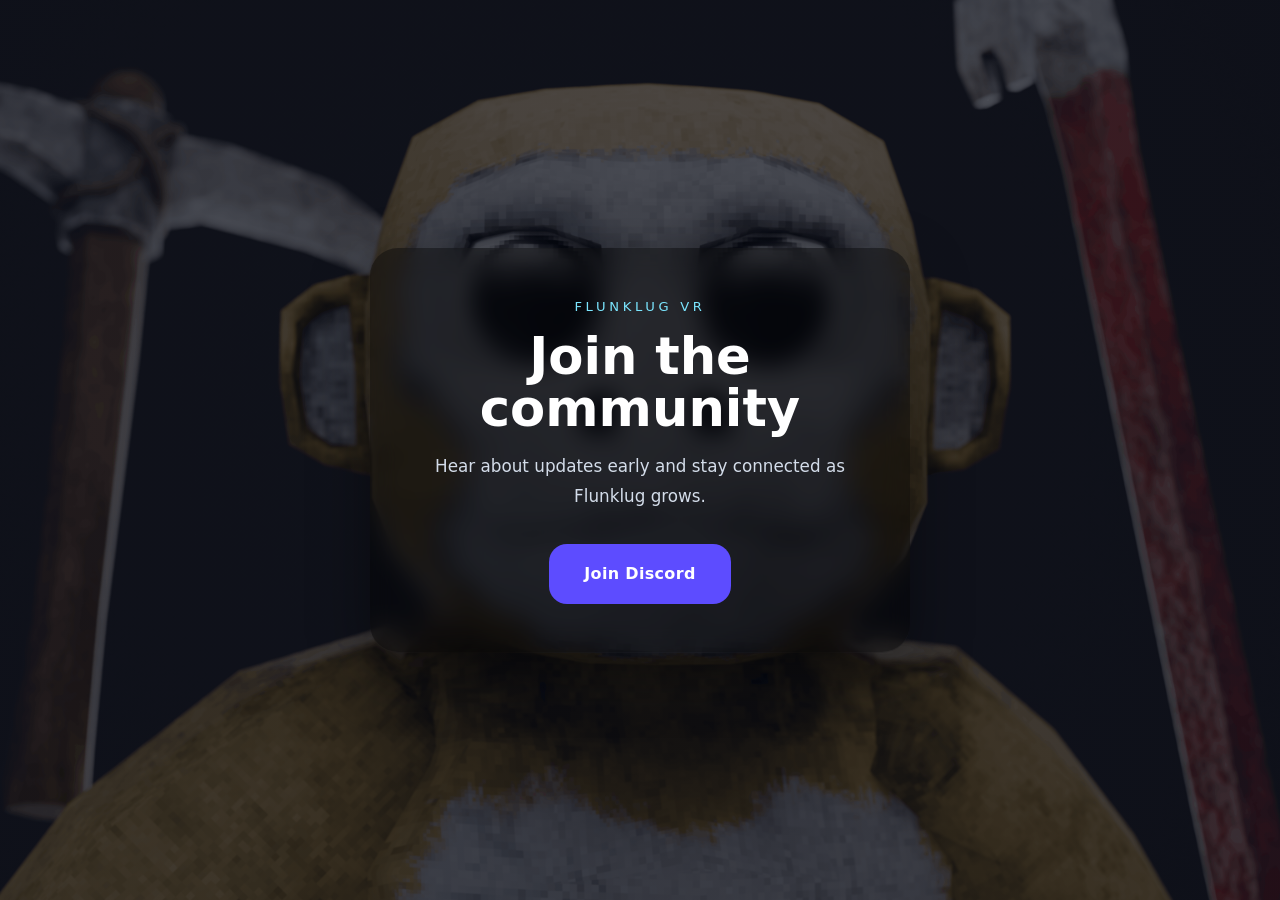
==== index.html @ 3faa3377 "Site" ====
<!DOCTYPE html>
<html lang="en">
  <head>
    <meta charset="UTF-8" />
    <meta name="viewport" content="width=device-width, initial-scale=1.0" />
    <title>Flunklug</title>
    <link rel="stylesheet" href="styles.css" />
  </head>
  <body>
    <div class="page">
      <div class="content">
        <span class="eyebrow">Flunklug VR</span>
        <h1>Join the community</h1>
        <p>Hear about updates early and stay connected as Flunklug grows.</p>
        <a class="button" href="https://discord.gg/vJ4qatTG2x" target="_blank" rel="noopener noreferrer">Join Discord</a>
      </div>
    </div>
  </body>
</html>
---- styles.css ----
* {
  box-sizing: border-box;
}

html,
body {
  margin: 0;
  min-height: 100%;
  font-family: Inter, system-ui, -apple-system, BlinkMacSystemFont, "Segoe UI", sans-serif;
}

body {
  color: #ffffff;
  background: #080a12;
}

.page {
  min-height: 100vh;
  display: grid;
  place-items: center;
  padding: 2rem;
  background-image: linear-gradient(rgba(6, 10, 22, 0.68), rgba(6, 10, 22, 0.68)), url('Flunklug.png');
  background-size: cover;
  background-position: center;
}

.content {
  max-width: 540px;
  width: 100%;
  text-align: center;
  padding: 3rem 2rem;
  border-radius: 28px;
  background: rgba(0, 0, 0, 0.42);
  box-shadow: 0 20px 60px rgba(0, 0, 0, 0.4);
  backdrop-filter: blur(12px);
}

.eyebrow {
  display: inline-block;
  margin-bottom: 1rem;
  text-transform: uppercase;
  letter-spacing: 0.28em;
  font-size: 0.82rem;
  color: #7be6ff;
}

h1 {
  margin: 0 0 1rem;
  font-size: clamp(2.4rem, 4vw, 4.2rem);
  line-height: 1.03;
}

p {
  margin: 0 0 2rem;
  font-size: 1.05rem;
  color: #d3dce9;
  line-height: 1.8;
}

.button {
  display: inline-flex;
  align-items: center;
  justify-content: center;
  padding: 1.3rem 2.2rem;
  border-radius: 18px;
  background: #5d4cff;
  color: #fff;
  text-decoration: none;
  font-size: 1rem;
  font-weight: 800;
  letter-spacing: 0.02em;
  transition: transform 0.25s ease, box-shadow 0.25s ease;
}

.button:hover {
  transform: translateY(-2px);
  box-shadow: 0 18px 28px rgba(93, 76, 255, 0.35);
}

@media (max-width: 520px) {
  .content {
    padding: 2rem 1.5rem;
  }
}
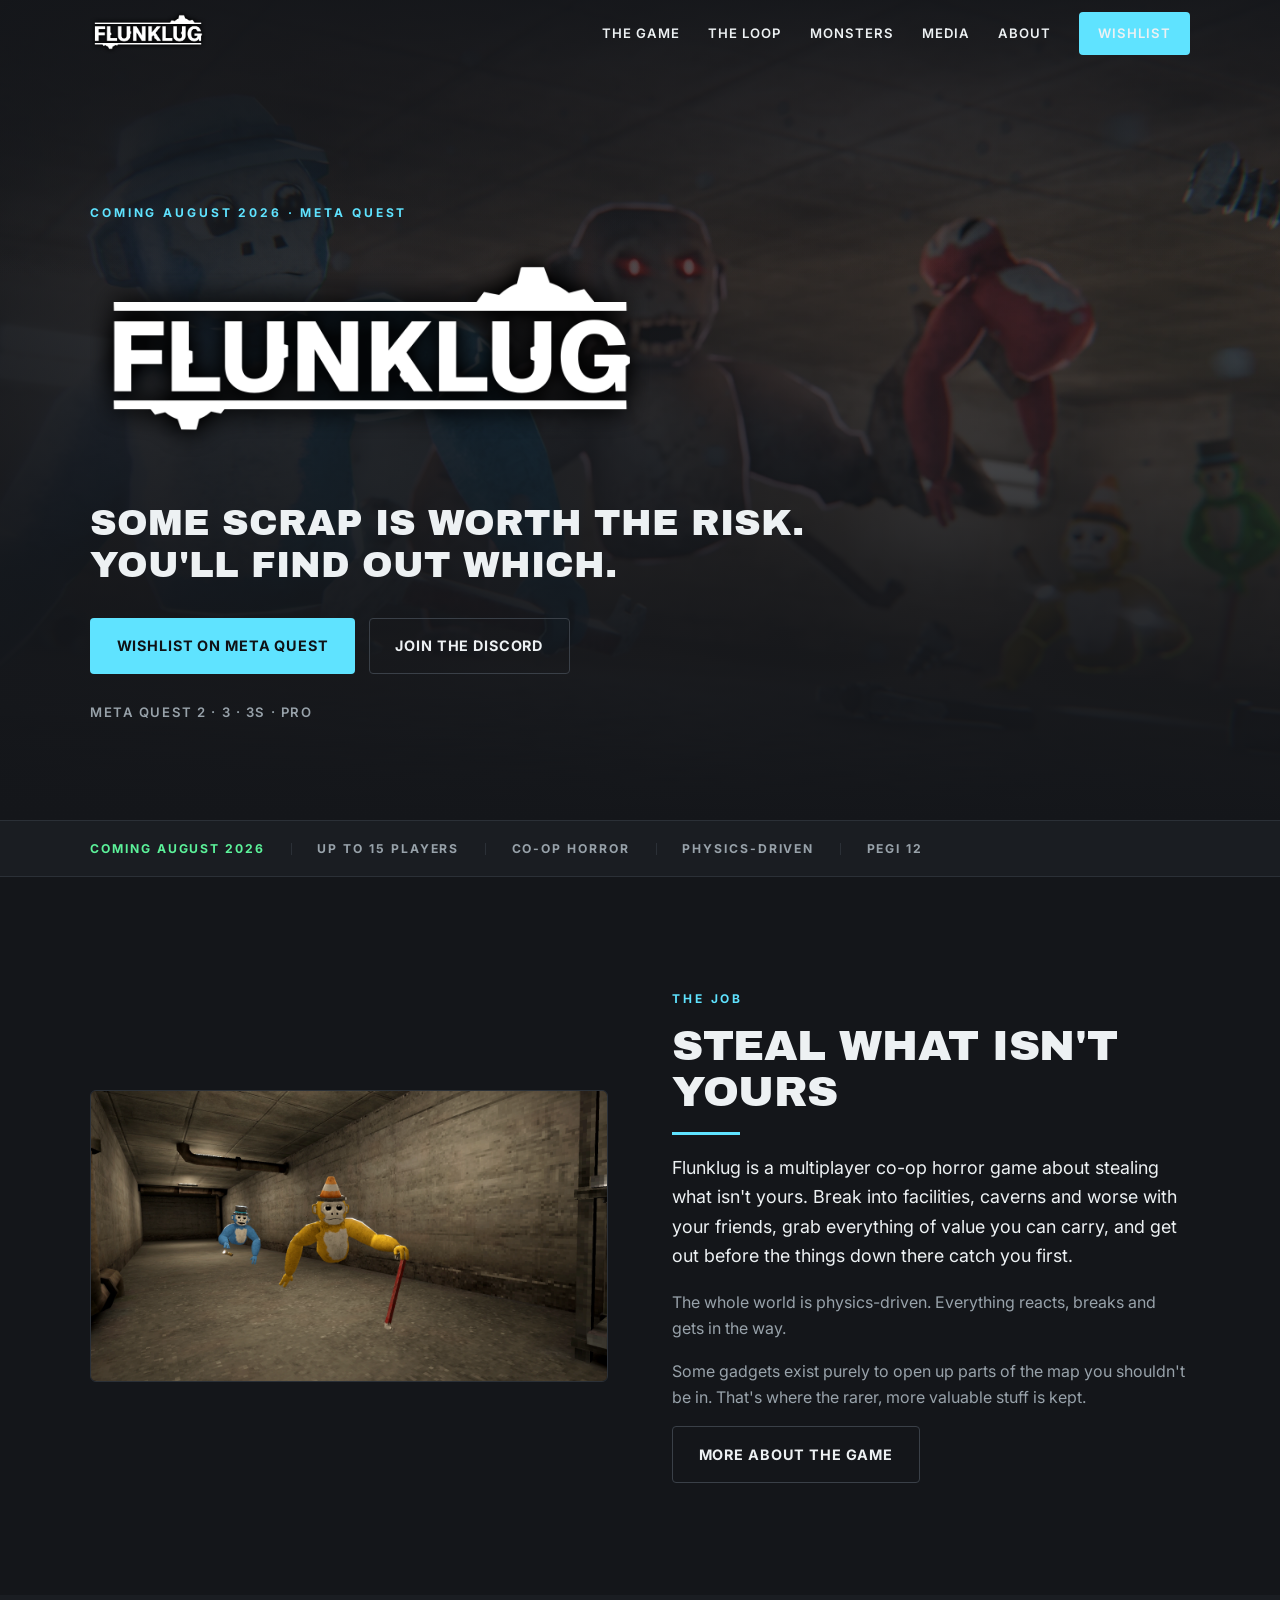
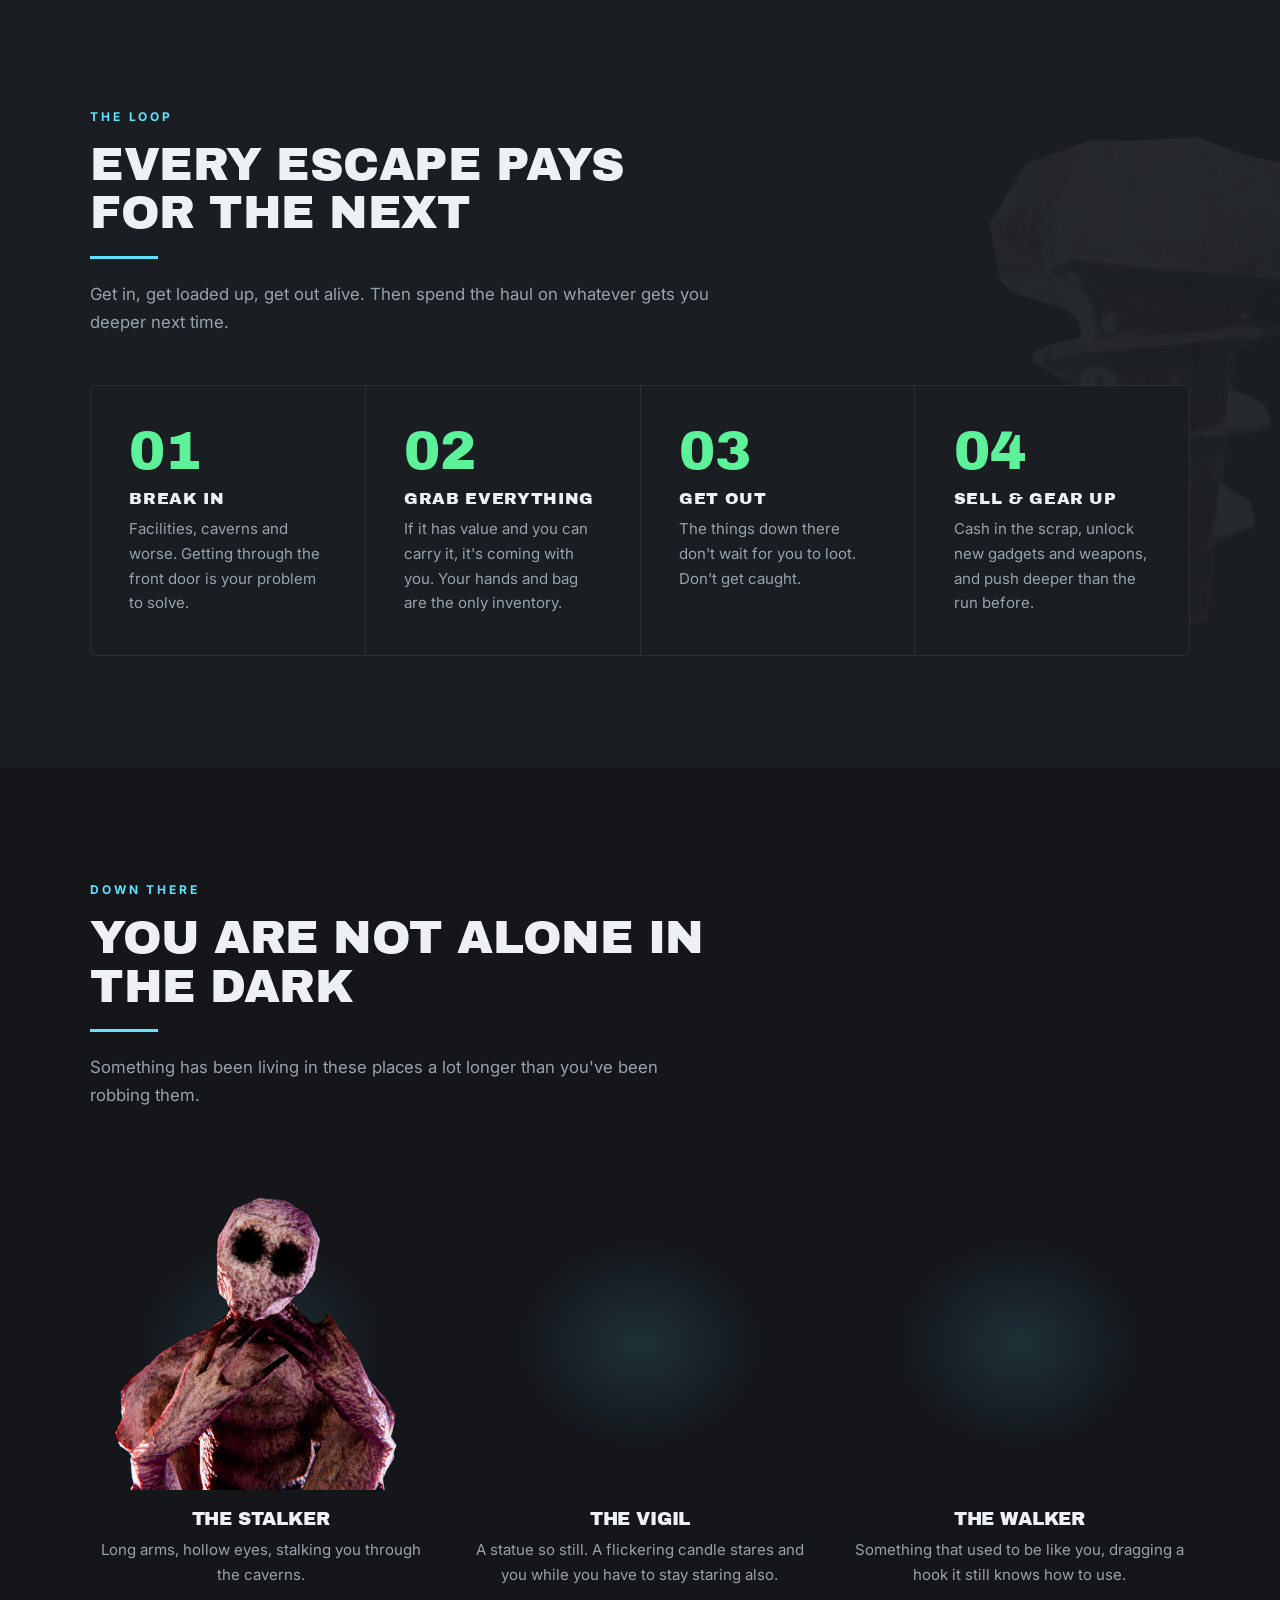
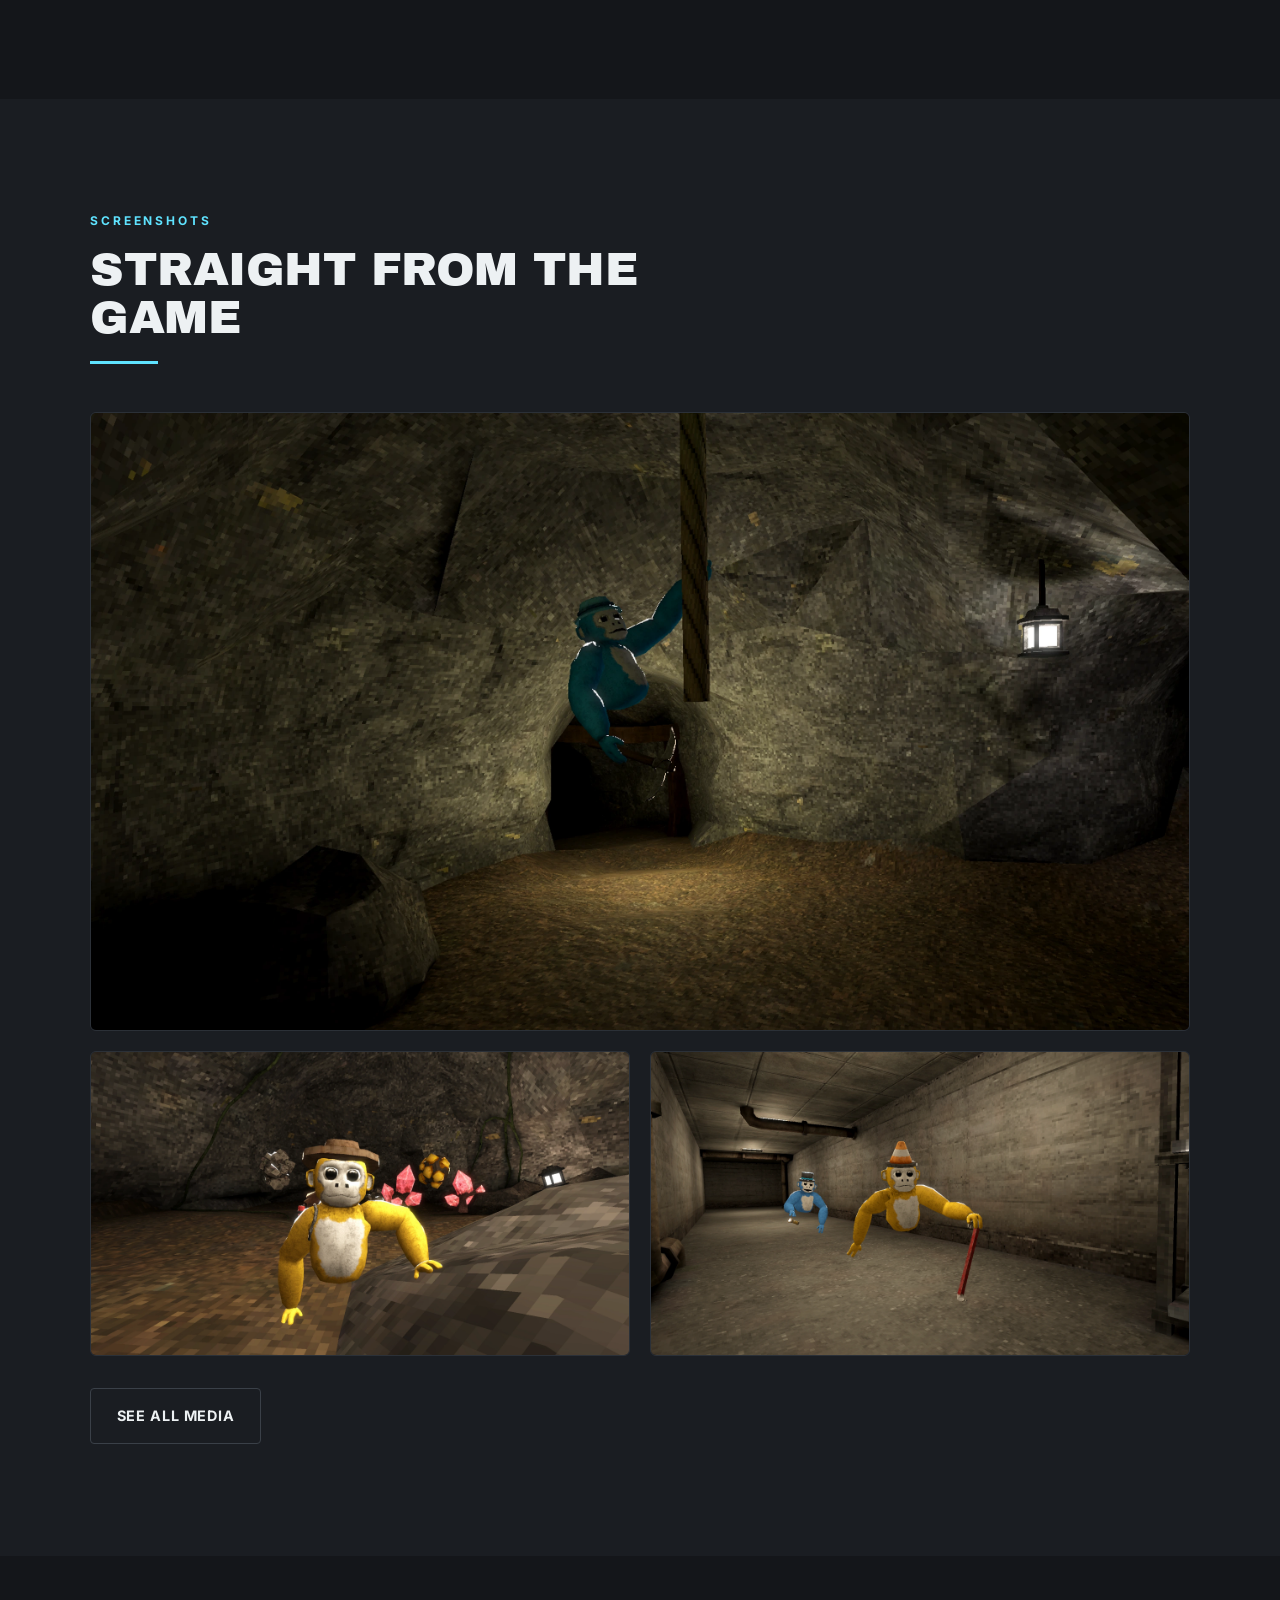
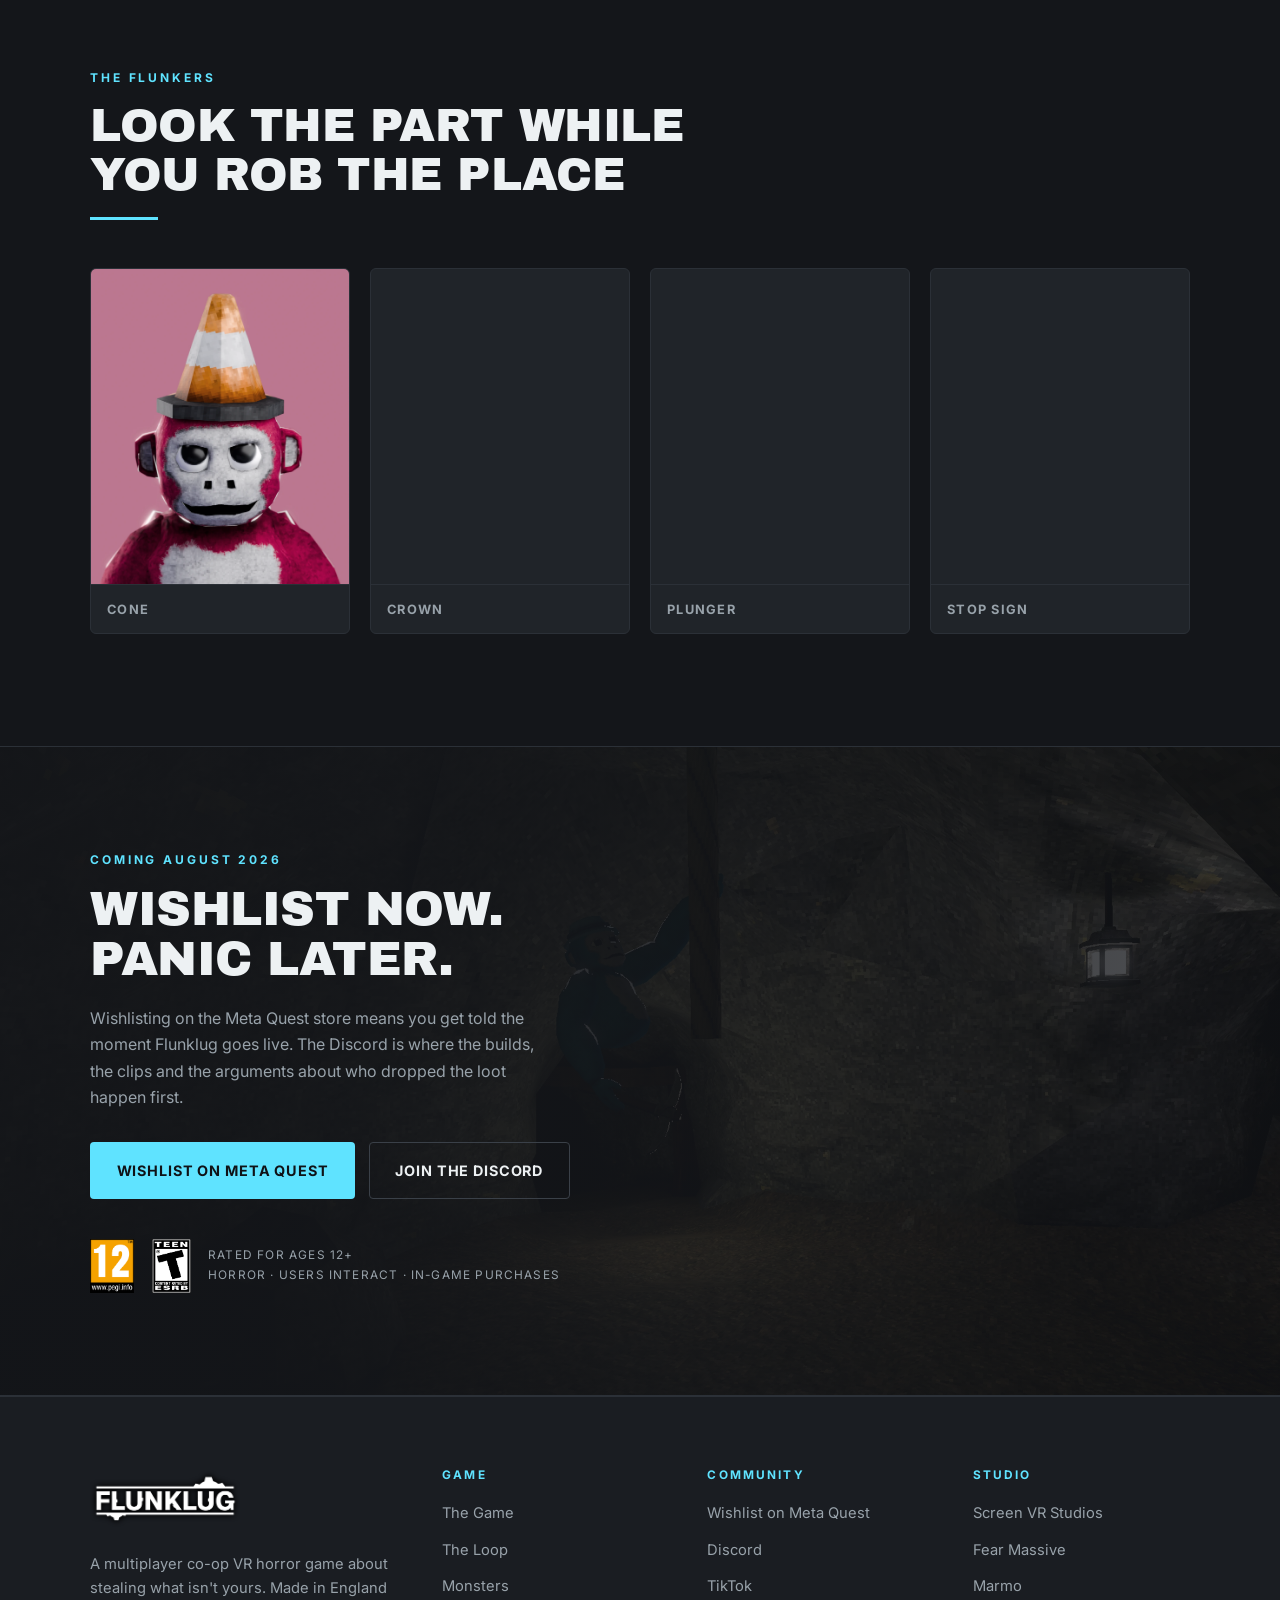
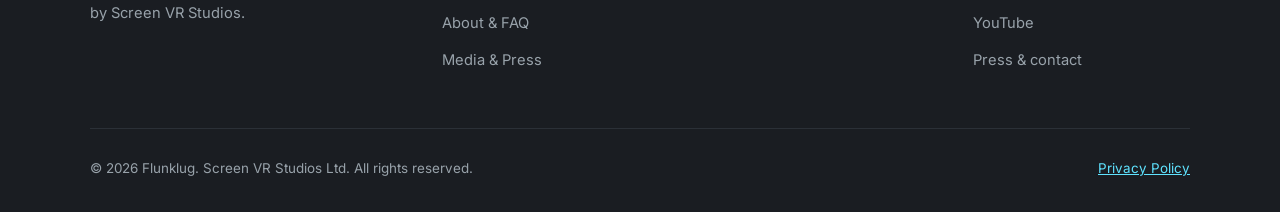
==== commit e45c2c0d: "New Site" ====
--- a/index.html
+++ b/index.html
@@ -1,19 +1,380 @@
 <!DOCTYPE html>
 <html lang="en">
-  <head>
-    <meta charset="UTF-8" />
-    <meta name="viewport" content="width=device-width, initial-scale=1.0" />
-    <title>Flunklug</title>
-    <link rel="stylesheet" href="styles.css" />
-  </head>
-  <body>
-    <div class="page">
-      <div class="content">
-        <span class="eyebrow">Flunklug VR</span>
-        <h1>Join the community</h1>
-        <p>Hear about updates early and stay connected as Flunklug grows.</p>
-        <a class="button" href="https://discord.gg/vJ4qatTG2x" target="_blank" rel="noopener noreferrer">Join Discord</a>
-      </div>
-    </div>
-  </body>
+<head>
+<meta charset="UTF-8">
+<meta name="viewport" content="width=device-width, initial-scale=1.0">
+
+<title>Flunklug - Multiplayer Co-op VR Horror Heist Game for Meta Quest</title>
+<meta name="description" content="Flunklug is a multiplayer co-op horror game about stealing what isn't yours. Break into facilities and caverns with up to 15 friends, grab everything you can carry, and get out before the things down there catch you. Coming August 2026 to Meta Quest.">
+<link rel="canonical" href="https://flunklug.com/">
+
+<meta property="og:type" content="website">
+<meta property="og:site_name" content="Flunklug">
+<meta property="og:locale" content="en_GB">
+<meta property="og:url" content="https://flunklug.com/">
+<meta property="og:title" content="Flunklug - Multiplayer Co-op VR Horror Heist Game">
+<meta property="og:description" content="Some scrap is worth the risk. Break in, grab everything of value you can carry, and get out before the things down there catch you first. Coming August 2026 to Meta Quest.">
+<meta property="og:image" content="https://flunklug.com/images/CoverArtWithLogo16by9.webp">
+<meta property="og:image:width" content="2560">
+<meta property="og:image:height" content="1440">
+<meta property="og:image:alt" content="Flunklug key art - a red-eyed monster lunging at players inside a concrete bunker.">
+<meta name="twitter:card" content="summary_large_image">
+<meta name="twitter:title" content="Flunklug - Multiplayer Co-op VR Horror Heist Game">
+<meta name="twitter:description" content="Some scrap is worth the risk. Coming August 2026 to Meta Quest.">
+<meta name="twitter:image" content="https://flunklug.com/images/CoverArtWithLogo16by9.webp">
+
+<link rel="icon" href="/favicon.ico" sizes="any">
+<link rel="icon" type="image/png" href="/favicon-96x96.png" sizes="96x96">
+<link rel="apple-touch-icon" href="/apple-touch-icon.png">
+<link rel="manifest" href="/site.webmanifest">
+<meta name="theme-color" content="#14161a">
+
+<link rel="preconnect" href="https://fonts.googleapis.com">
+<link rel="preconnect" href="https://fonts.gstatic.com" crossorigin>
+<link rel="stylesheet" href="https://fonts.googleapis.com/css2?family=Archivo+Black&family=Inter:wght@400;600;700;800&display=swap">
+
+<link rel="preload" as="image" href="images/BannerWithCompanyLogo16by9.webp">
+<link rel="stylesheet" href="styles.css">
+
+<script type="application/ld+json">
+{
+  "@context": "https://schema.org",
+  "@graph": [
+    {
+      "@type": "VideoGame",
+      "@id": "https://flunklug.com/#game",
+      "name": "Flunklug",
+      "url": "https://flunklug.com/",
+      "description": "Flunklug is a multiplayer co-op horror game about stealing what isn't yours. Break into facilities, caverns and worse with your friends, grab everything of value you can carry, and get out before the things down there catch you first.",
+      "image": "https://flunklug.com/images/CoverArtWithLogo16by9.webp",
+      "applicationCategory": "Game",
+      "genre": ["Action", "Adventure", "Horror", "Platformer"],
+      "gamePlatform": ["Meta Quest 2", "Meta Quest 3", "Meta Quest 3S", "Meta Quest Pro"],
+      "operatingSystem": "Meta Horizon OS",
+      "playMode": ["CoOp", "MultiPlayer"],
+      "numberOfPlayers": {
+        "@type": "QuantitativeValue",
+        "maxValue": 15
+      },
+      "contentRating": "PEGI 12",
+      "inLanguage": "en",
+      "author": { "@id": "https://screenvrstudios.com/#org" },
+      "publisher": { "@id": "https://screenvrstudios.com/#org" },
+      "sameAs": [
+        "https://www.meta.com/experiences/flunklug/996016406703860/",
+        "https://www.tiktok.com/@flunklug",
+        "https://discord.gg/vJ4qatTG2x"
+      ]
+    },
+    {
+      "@type": "Organization",
+      "@id": "https://screenvrstudios.com/#org",
+      "name": "Screen VR Studios",
+      "url": "https://screenvrstudios.com/",
+      "email": "screenvrstudios@gmail.com",
+      "address": {
+        "@type": "PostalAddress",
+        "addressCountry": "GB"
+      },
+      "sameAs": [
+        "https://www.youtube.com/@ScreenVR",
+        "https://www.tiktok.com/@screenvrstudios"
+      ]
+    },
+    {
+      "@type": "WebSite",
+      "@id": "https://flunklug.com/#website",
+      "url": "https://flunklug.com/",
+      "name": "Flunklug",
+      "publisher": { "@id": "https://screenvrstudios.com/#org" }
+    }
+  ]
+}
+</script>
+</head>
+<body>
+
+<a class="skip" href="#main">Skip to content</a>
+
+<header class="header" id="header">
+  <div class="wrap">
+    <a class="brand" href="/" aria-label="Flunklug home">
+      <img src="images/FlunklugLogoShadow.webp" alt="Flunklug" width="2560" height="1080">
+    </a>
+
+    <button class="nav-toggle" type="button" aria-expanded="false" aria-controls="nav" aria-label="Menu">
+      <span></span>
+    </button>
+
+    <nav class="nav" id="nav" aria-label="Main">
+      <a href="#game">The Game</a>
+      <a href="#loop">The Loop</a>
+      <a href="#monsters">Monsters</a>
+      <a href="media.html">Media</a>
+      <a href="about.html">About</a>
+      <a class="btn btn--primary btn--sm" href="https://www.meta.com/experiences/flunklug/996016406703860/" target="_blank" rel="noopener">Wishlist</a>
+    </nav>
+  </div>
+</header>
+
+<main id="main">
+
+  <!-- Hero -->
+  <section class="hero">
+    <!-- Key art without the burned-in wordmark, so the logo below isn't doubled up. -->
+    <img class="hero__art" src="images/BannerWithCompanyLogo16by9.webp" alt="" width="1920" height="1080" fetchpriority="high">
+    <div class="hero__scrim"></div>
+
+    <div class="wrap">
+      <span class="eyebrow">Coming August 2026 · Meta Quest</span>
+      <h1>
+        <img class="hero__logo" src="images/FlunklugLogoShadow.webp" alt="Flunklug" width="2560" height="1080">
+      </h1>
+      <p class="hero__tagline">Some scrap is worth the risk. You'll find out which.</p>
+
+      <div class="btn-row">
+        <a class="btn btn--primary" href="https://www.meta.com/experiences/flunklug/996016406703860/" target="_blank" rel="noopener">Wishlist on Meta Quest</a>
+        <a class="btn btn--ghost" href="https://discord.gg/vJ4qatTG2x" target="_blank" rel="noopener">Join the Discord</a>
+      </div>
+
+      <p class="hero__meta">Meta Quest 2 · 3 · 3S · Pro</p>
+    </div>
+  </section>
+
+  <!-- Spec strip -->
+  <div class="specs">
+    <div class="wrap">
+      <ul>
+        <li>Coming August 2026</li>
+        <li>Up to 15 players</li>
+        <li>Co-op horror</li>
+        <li>Physics-driven</li>
+        <li>PEGI 12</li>
+      </ul>
+    </div>
+  </div>
+
+  <!-- The job -->
+  <section class="section" id="game">
+    <div class="wrap split split--flip">
+      <div class="split__media">
+        <img src="images/Screenshot2.webp" alt="Two players in a concrete corridor - one holding a red crowbar, one lighting the way with a flashlight." width="2560" height="1440" loading="lazy" decoding="async">
+      </div>
+      <div class="split__body">
+        <span class="eyebrow">The Job</span>
+        <h2>Steal what isn't yours</h2>
+        <p>Flunklug is a multiplayer co-op horror game about stealing what isn't yours. Break into facilities, caverns and worse with your friends, grab everything of value you can carry, and get out before the things down there catch you first.</p>
+        <p>The whole world is physics-driven. Everything reacts, breaks and gets in the way.</p>
+        <p>Some gadgets exist purely to open up parts of the map you shouldn't be in. That's where the rarer, more valuable stuff is kept.</p>
+        <div class="btn-row">
+          <a class="btn btn--ghost" href="about.html">More about the game</a>
+        </div>
+      </div>
+    </div>
+  </section>
+
+  <!-- The loop -->
+  <section class="section section--alt loop" id="loop">
+    <img class="loop__screw" src="images/ScrewTransparent.webp" alt="" width="1920" height="1920" loading="lazy" decoding="async" aria-hidden="true">
+    <div class="wrap">
+      <div class="section-head">
+        <span class="eyebrow">The Loop</span>
+        <h2>Every escape pays for the next</h2>
+        <p>Get in, get loaded up, get out alive. Then spend the haul on whatever gets you deeper next time.</p>
+      </div>
+
+      <div class="steps">
+        <div class="step">
+          <span class="step__num">01</span>
+          <h3>Break in</h3>
+          <p>Facilities, caverns and worse. Getting through the front door is your problem to solve.</p>
+        </div>
+        <div class="step">
+          <span class="step__num">02</span>
+          <h3>Grab everything</h3>
+          <p>If it has value and you can carry it, it's coming with you. Your hands and bag are the only inventory.</p>
+        </div>
+        <div class="step">
+          <span class="step__num">03</span>
+          <h3>Get out</h3>
+          <p>The things down there don't wait for you to loot. Don't get caught.</p>
+        </div>
+        <div class="step">
+          <span class="step__num">04</span>
+          <h3>Sell &amp; gear up</h3>
+          <p>Cash in the scrap, unlock new gadgets and weapons, and push deeper than the run before.</p>
+        </div>
+      </div>
+    </div>
+  </section>
+
+  <!-- Monsters -->
+  <section class="section" id="monsters">
+    <div class="wrap">
+      <div class="section-head">
+        <span class="eyebrow">Down There</span>
+        <h2>You are not alone in the dark</h2>
+        <p>Something has been living in these places a lot longer than you've been robbing them.</p>
+      </div>
+
+      <div class="monsters">
+        <article class="monster">
+          <div class="monster__frame">
+            <img src="images/MonsterStalker.webp" alt="The Stalker - a pale, emaciated humanoid with hollow eye sockets and long clawed fingers." width="1920" height="1920" loading="lazy" decoding="async">
+          </div>
+          <h3>The Stalker</h3>
+          <p>Long arms, hollow eyes, stalking you through the caverns.</p>
+        </article>
+
+        <article class="monster">
+          <div class="monster__frame">
+            <img src="images/MonsterVigil.webp" alt="The Vigil - a hooded, skull-faced creature with one glowing orange eye, carrying a lit candle." width="1200" height="1600" loading="lazy" decoding="async">
+          </div>
+          <h3>The Vigil</h3>
+          <p>A statue so still. A flickering candle stares and you while you have to stay staring also.</p>
+        </article>
+
+        <article class="monster">
+          <div class="monster__frame">
+            <img src="images/MonsterWalker.webp" alt="The Walker - a decayed grey-brown creature with glowing red eyes, swinging a wooden plank." width="1080" height="1080" loading="lazy" decoding="async">
+          </div>
+          <h3>The Walker</h3>
+          <p>Something that used to be like you, dragging a hook it still knows how to use.</p>
+        </article>
+      </div>
+    </div>
+  </section>
+
+  <!-- Screenshots -->
+  <section class="section section--alt" id="media">
+    <div class="wrap">
+      <div class="section-head">
+        <span class="eyebrow">Screenshots</span>
+        <h2>Straight from the game</h2>
+      </div>
+
+      <div class="shots">
+        <button class="shot shots__wide" type="button" data-full="images/Screenshot5.webp" data-caption="A player climbing a wooden support beam with a pickaxe in a lantern-lit mine tunnel.">
+          <img src="images/Screenshot5.webp" alt="A player climbing a wooden support beam with a pickaxe in a lantern-lit mine tunnel." width="2560" height="1440" loading="lazy" decoding="async">
+        </button>
+        <button class="shot" type="button" data-full="images/ScreeenShot6.webp" data-caption="A cave lined with pink crystal formations and an exposed gold ore vein.">
+          <img src="images/ScreeenShot6.webp" alt="A cave lined with pink crystal formations and an exposed gold ore vein." width="2560" height="1440" loading="lazy" decoding="async">
+        </button>
+        <button class="shot" type="button" data-full="images/Screenshot2.webp" data-caption="Two players moving through a concrete corridor with a crowbar and a flashlight.">
+          <img src="images/Screenshot2.webp" alt="Two players moving through a concrete corridor with a crowbar and a flashlight." width="2560" height="1440" loading="lazy" decoding="async">
+        </button>
+      </div>
+
+      <div class="btn-row" style="margin-top:2rem">
+        <a class="btn btn--ghost" href="media.html">See all media</a>
+      </div>
+    </div>
+  </section>
+
+  <!-- Flunks -->
+  <section class="section" id="flunks">
+    <div class="wrap">
+      <div class="section-head">
+        <span class="eyebrow">The Flunkers</span>
+        <h2>Look the part while you rob the place</h2>
+      </div>
+
+      <div class="flunks">
+        <figure class="flunk">
+          <img src="images/Flunk_Cone.webp" alt="A pink Flunker wearing a black-brimmed hat topped with an orange traffic cone." width="1188" height="1450" loading="lazy" decoding="async">
+          <figcaption>Cone</figcaption>
+        </figure>
+        <figure class="flunk">
+          <img src="images/Flunk_Crown.webp" alt="A brown Flunker wearing a gold crown set with red gems." width="1188" height="1450" loading="lazy" decoding="async">
+          <figcaption>Crown</figcaption>
+        </figure>
+        <figure class="flunk">
+          <img src="images/Flunk_Plunger.webp" alt="A brown Flunker with a red plunger stuck to its head." width="1188" height="1450" loading="lazy" decoding="async">
+          <figcaption>Plunger</figcaption>
+        </figure>
+        <figure class="flunk">
+          <img src="images/Flunk_StopSign.webp" alt="An orange-brown Flunker carrying a red warning sign strapped to its back." width="1188" height="1450" loading="lazy" decoding="async">
+          <figcaption>Stop Sign</figcaption>
+        </figure>
+      </div>
+    </div>
+  </section>
+
+  <!-- CTA -->
+  <section class="cta">
+    <img class="cta__art" src="images/Screenshot5.webp" alt="" width="2560" height="1440" loading="lazy" decoding="async">
+    <div class="wrap">
+      <span class="eyebrow">Coming August 2026</span>
+      <h2>Wishlist now. Panic later.</h2>
+      <p>Wishlisting on the Meta Quest store means you get told the moment Flunklug goes live. The Discord is where the builds, the clips and the arguments about who dropped the loot happen first.</p>
+
+      <div class="btn-row">
+        <a class="btn btn--primary" href="https://www.meta.com/experiences/flunklug/996016406703860/" target="_blank" rel="noopener">Wishlist on Meta Quest</a>
+        <a class="btn btn--ghost" href="https://discord.gg/vJ4qatTG2x" target="_blank" rel="noopener">Join the Discord</a>
+      </div>
+
+      <div class="ratings">
+        <img src="images/PEGI_12.webp" alt="PEGI 12 age rating" width="250" height="305" loading="lazy" decoding="async">
+        <img src="images/TeenRating.webp" alt="ESRB Teen age rating" width="500" height="698" loading="lazy" decoding="async">
+        <span>Rated for ages 12+<br>Horror · Users interact · In-game purchases</span>
+      </div>
+    </div>
+  </section>
+
+</main>
+
+<footer class="footer">
+  <div class="wrap">
+    <div class="footer__grid">
+      <div class="footer__brand">
+        <img src="images/FlunklugLogoShadow.webp" alt="Flunklug" width="2560" height="1080" loading="lazy" decoding="async">
+        <p>A multiplayer co-op VR horror game about stealing what isn't yours. Made in England by Screen VR Studios.</p>
+      </div>
+
+      <div>
+        <h3>Game</h3>
+        <ul>
+          <li><a href="index.html#game">The Game</a></li>
+          <li><a href="index.html#loop">The Loop</a></li>
+          <li><a href="index.html#monsters">Monsters</a></li>
+          <li><a href="about.html">About &amp; FAQ</a></li>
+          <li><a href="media.html">Media &amp; Press</a></li>
+        </ul>
+      </div>
+
+      <div>
+        <h3>Community</h3>
+        <ul>
+          <li><a href="https://www.meta.com/experiences/flunklug/996016406703860/" target="_blank" rel="noopener">Wishlist on Meta Quest</a></li>
+          <li><a href="https://discord.gg/vJ4qatTG2x" target="_blank" rel="noopener">Discord</a></li>
+          <li><a href="https://www.tiktok.com/@flunklug" target="_blank" rel="noopener">TikTok</a></li>
+        </ul>
+      </div>
+
+      <div>
+        <h3>Studio</h3>
+        <ul>
+          <li><a href="https://screenvrstudios.com/" target="_blank" rel="noopener">Screen VR Studios</a></li>
+          <li><a href="https://www.meta.com/en-gb/experiences/fear-massive/7140885302658491/" target="_blank" rel="noopener">Fear Massive</a></li>
+          <li><a href="https://www.meta.com/en-gb/experiences/marmo/24881288181514277/" target="_blank" rel="noopener">Marmo</a></li>
+          <li><a href="https://www.youtube.com/@ScreenVR" target="_blank" rel="noopener">YouTube</a></li>
+          <li><a href="mailto:screenvrstudios@gmail.com">Press &amp; contact</a></li>
+        </ul>
+      </div>
+    </div>
+
+    <div class="footer__base">
+      <p>&copy; 2026 Flunklug. Screen VR Studios Ltd. All rights reserved.</p>
+      <p><a href="https://screenvrstudios.com/privacy-policy" target="_blank" rel="noopener">Privacy Policy</a></p>
+    </div>
+  </div>
+</footer>
+
+<div class="lightbox" id="lightbox" role="dialog" aria-modal="true" aria-label="Screenshot viewer" hidden>
+  <button class="lightbox__close" type="button" aria-label="Close">&times;</button>
+  <img src="" alt="">
+</div>
+
+<script src="main.js" defer></script>
+</body>
 </html>
--- a/styles.css
+++ b/styles.css
@@ -1,84 +1,934 @@
-* {
-  box-sizing: border-box;
-}
-
-html,
+/* ==========================================================================
+   Flunklug — Screen VR Studios
+   Dark grey base, neon green + blue accents used sparingly.
+   ========================================================================== */
+
+:root {
+  --bg: #14161a;
+  --bg-2: #1a1d22;
+  --panel: #202429;
+  --line: #2b3037;
+  --text: #edf1f3;
+  --muted: #98a2aa;
+  --green: #5cf29a;
+  --blue: #5fe3ff;
+
+  /* Flat accent - no gradients anywhere on the site. */
+  --accent: var(--blue);
+
+  --wrap: 1180px;
+  --gut: clamp(1.25rem, 4vw, 2.5rem);
+  --header-h: 68px;
+
+  --sans: Inter, system-ui, -apple-system, BlinkMacSystemFont, "Segoe UI", sans-serif;
+  --display: "Archivo Black", var(--sans);
+}
+
+* { box-sizing: border-box; }
+
+html {
+  scroll-behavior: smooth;
+  scroll-padding-top: calc(var(--header-h) + 16px);
+  -webkit-text-size-adjust: 100%;
+}
+
 body {
   margin: 0;
-  min-height: 100%;
-  font-family: Inter, system-ui, -apple-system, BlinkMacSystemFont, "Segoe UI", sans-serif;
-}
-
-body {
-  color: #ffffff;
-  background: #080a12;
-}
-
-.page {
-  min-height: 100vh;
-  display: grid;
-  place-items: center;
-  padding: 2rem;
-  background-image: linear-gradient(rgba(6, 10, 22, 0.68), rgba(6, 10, 22, 0.68)), url('Flunklug.png');
-  background-size: cover;
-  background-position: center;
-}
-
-.content {
-  max-width: 540px;
+  background: var(--bg);
+  color: var(--text);
+  font-family: var(--sans);
+  font-size: 1rem;
+  line-height: 1.65;
+  -webkit-font-smoothing: antialiased;
+  overflow-x: hidden;
+}
+
+img { max-width: 100%; height: auto; display: block; }
+
+a { color: var(--blue); }
+
+h1, h2, h3 {
+  font-family: var(--display);
+  font-weight: 400;
+  line-height: 1.05;
+  letter-spacing: -0.01em;
+  margin: 0;
+  text-transform: uppercase;
+}
+
+:focus-visible {
+  outline: 2px solid var(--blue);
+  outline-offset: 3px;
+  border-radius: 2px;
+}
+
+::selection { background: var(--green); color: #10131a; }
+
+.skip {
+  position: absolute;
+  left: -9999px;
+  top: 0;
+  z-index: 200;
+  padding: 0.75rem 1.25rem;
+  background: var(--green);
+  color: #10131a;
+  font-weight: 700;
+  text-decoration: none;
+}
+.skip:focus { left: 0; }
+
+/* --------------------------------------------------------------- layout -- */
+
+.wrap {
   width: 100%;
-  text-align: center;
-  padding: 3rem 2rem;
-  border-radius: 28px;
-  background: rgba(0, 0, 0, 0.42);
-  box-shadow: 0 20px 60px rgba(0, 0, 0, 0.4);
-  backdrop-filter: blur(12px);
-}
+  max-width: var(--wrap);
+  margin-inline: auto;
+  padding-inline: var(--gut);
+}
+
+.section { padding-block: clamp(4rem, 9vw, 7rem); }
+.section--tight { padding-block: clamp(3rem, 6vw, 4.5rem); }
+.section--alt { background: var(--bg-2); }
 
 .eyebrow {
-  display: inline-block;
-  margin-bottom: 1rem;
-  text-transform: uppercase;
-  letter-spacing: 0.28em;
-  font-size: 0.82rem;
-  color: #7be6ff;
-}
-
-h1 {
-  margin: 0 0 1rem;
-  font-size: clamp(2.4rem, 4vw, 4.2rem);
-  line-height: 1.03;
-}
-
-p {
-  margin: 0 0 2rem;
+  display: block;
+  margin: 0 0 0.9rem;
+  font-size: 0.75rem;
+  font-weight: 700;
+  letter-spacing: 0.24em;
+  text-transform: uppercase;
+  color: var(--blue);
+}
+
+.section-head { max-width: 62ch; margin-bottom: clamp(2rem, 4vw, 3rem); }
+
+.section-head h2 {
+  font-size: clamp(1.85rem, 4.2vw, 2.9rem);
+}
+
+/* Accent hairline under headings. */
+.section-head h2::after {
+  content: "";
+  display: block;
+  width: 68px;
+  height: 3px;
+  margin-top: 1.1rem;
+  background: var(--blue);
+}
+
+.section-head p {
+  margin: 1.4rem 0 0;
+  color: var(--muted);
   font-size: 1.05rem;
-  color: #d3dce9;
-  line-height: 1.8;
-}
-
-.button {
+}
+
+.lede { font-size: 1.1rem; color: var(--muted); }
+
+/* -------------------------------------------------------------- buttons -- */
+
+.btn {
   display: inline-flex;
   align-items: center;
   justify-content: center;
-  padding: 1.3rem 2.2rem;
-  border-radius: 18px;
-  background: #5d4cff;
-  color: #fff;
+  gap: 0.55rem;
+  padding: 0.95rem 1.6rem;
+  border: 1px solid transparent;
+  border-radius: 4px;
+  font-family: var(--sans);
+  font-size: 0.9rem;
+  font-weight: 700;
+  letter-spacing: 0.06em;
+  text-transform: uppercase;
   text-decoration: none;
-  font-size: 1rem;
-  font-weight: 800;
+  cursor: pointer;
+  transition: transform 0.18s ease, background-color 0.18s ease, border-color 0.18s ease, color 0.18s ease;
+}
+
+.btn:hover { transform: translateY(-2px); }
+
+.btn--primary {
+  background: var(--blue);
+  color: #0f1216;
+}
+
+.btn--ghost {
+  background: transparent;
+  border-color: #3a4048;
+  color: var(--text);
+}
+.btn--ghost:hover { border-color: var(--blue); color: var(--blue); }
+
+.btn--sm { padding: 0.6rem 1.1rem; font-size: 0.76rem; }
+
+.btn-row {
+  display: flex;
+  flex-wrap: wrap;
+  gap: 0.85rem;
+}
+
+/* --------------------------------------------------------------- header -- */
+
+.header {
+  position: fixed;
+  inset: 0 0 auto;
+  z-index: 100;
+  height: var(--header-h);
+  display: flex;
+  align-items: center;
+  border-bottom: 1px solid transparent;
+  transition: background-color 0.25s ease, border-color 0.25s ease;
+}
+
+.header.is-stuck {
+  background: rgba(20, 22, 26, 0.94);
+  border-bottom-color: var(--line);
+}
+
+.header .wrap {
+  display: flex;
+  align-items: center;
+  gap: 1.5rem;
+}
+
+.brand { margin-right: auto; display: block; line-height: 0; }
+.brand img { width: 116px; height: auto; }
+
+.nav {
+  display: flex;
+  align-items: center;
+  gap: 1.75rem;
+}
+
+.nav a {
+  color: var(--text);
+  font-size: 0.82rem;
+  font-weight: 600;
+  letter-spacing: 0.08em;
+  text-transform: uppercase;
+  text-decoration: none;
+  transition: color 0.18s ease;
+}
+.nav a:hover { color: var(--green); }
+
+.nav-toggle {
+  display: none;
+  width: 42px;
+  height: 42px;
+  padding: 0;
+  background: none;
+  border: 1px solid var(--line);
+  border-radius: 4px;
+  color: var(--text);
+  cursor: pointer;
+}
+.nav-toggle span,
+.nav-toggle span::before,
+.nav-toggle span::after {
+  display: block;
+  width: 18px;
+  height: 2px;
+  background: currentColor;
+  transition: transform 0.2s ease, opacity 0.2s ease;
+}
+.nav-toggle span { margin-inline: auto; position: relative; }
+.nav-toggle span::before,
+.nav-toggle span::after { content: ""; position: absolute; }
+.nav-toggle span::before { top: -6px; }
+.nav-toggle span::after { top: 6px; }
+
+.nav-toggle[aria-expanded="true"] span { background: transparent; }
+.nav-toggle[aria-expanded="true"] span::before { transform: translateY(6px) rotate(45deg); }
+.nav-toggle[aria-expanded="true"] span::after { transform: translateY(-6px) rotate(-45deg); }
+
+/* ----------------------------------------------------------------- hero -- */
+
+.hero {
+  position: relative;
+  display: flex;
+  align-items: flex-end;
+  min-height: min(92vh, 820px);
+  padding-top: var(--header-h);
+  overflow: hidden;
+}
+
+/* Overscaled and anchored to the top, so the crop comes off the bottom of the
+   art and the top of the image stays intact. */
+.hero__art {
+  position: absolute;
+  left: 0;
+  right: 0;
+  top: 0;
+  width: 100%;
+  height: 100%;
+  object-fit: cover;
+  object-position: center top;
+}
+
+/* Two crossed gradients: darkest at bottom-left where the copy sits,
+   lightest at top-right so the art still reads. */
+.hero__scrim {
+  position: absolute;
+  inset: 0;
+  background:
+    linear-gradient(to bottom, rgba(20, 22, 26, 0.92) 0%, rgba(20, 22, 26, 0.55) 16%, transparent 34%),
+    linear-gradient(to top, var(--bg) 0%, rgba(20, 22, 26, 0.88) 28%, rgba(20, 22, 26, 0.5) 68%, rgba(20, 22, 26, 0.6) 100%),
+    linear-gradient(to right, rgba(20, 22, 26, 0.86) 0%, rgba(20, 22, 26, 0.5) 45%, rgba(20, 22, 26, 0.1) 100%);
+}
+
+.hero .wrap {
+  position: relative;
+  padding-bottom: clamp(3.5rem, 8vw, 6rem);
+}
+
+.hero__logo {
+  width: min(560px, 100%);
+  margin-bottom: 1.75rem;
+}
+
+.hero__tagline {
+  max-width: 30ch;
+  margin: 0 0 2rem;
+  font-family: var(--display);
+  font-size: clamp(1.4rem, 3.4vw, 2.3rem);
+  line-height: 1.15;
+  text-transform: uppercase;
+}
+
+.hero__meta {
+  margin: 1.75rem 0 0;
+  font-size: 0.82rem;
+  font-weight: 600;
+  letter-spacing: 0.12em;
+  text-transform: uppercase;
+  color: var(--muted);
+}
+
+/* ---------------------------------------------------------- spec strip -- */
+
+.specs {
+  border-block: 1px solid var(--line);
+  background: var(--bg-2);
+}
+
+.specs ul {
+  display: flex;
+  flex-wrap: wrap;
+  gap: 0.4rem 1.6rem;
+  margin: 0;
+  padding: 1.1rem 0;
+  list-style: none;
+  font-size: 0.76rem;
+  font-weight: 700;
+  letter-spacing: 0.16em;
+  text-transform: uppercase;
+  color: var(--muted);
+}
+
+.specs li { display: flex; align-items: center; }
+
+/* Trailing separators, so a wrapped line never begins with a stray divider. */
+.specs li:not(:last-child)::after {
+  content: "";
+  width: 1px;
+  height: 12px;
+  margin-left: 1.6rem;
+  background: var(--line);
+}
+.specs li:first-child { color: var(--green); }
+
+/* ------------------------------------------------------------- the job -- */
+
+.split {
+  display: grid;
+  grid-template-columns: 1fr 1fr;
+  gap: clamp(2rem, 5vw, 4rem);
+  align-items: center;
+}
+
+.split__media img {
+  width: 100%;
+  border: 1px solid var(--line);
+  border-radius: 6px;
+}
+
+.split__body h2 { font-size: clamp(1.85rem, 4vw, 2.7rem); }
+
+.split__body h2::after {
+  content: "";
+  display: block;
+  width: 68px;
+  height: 3px;
+  margin-top: 1.1rem;
+  background: var(--blue);
+}
+
+.split__body p { color: var(--muted); }
+
+.split__body > p:first-of-type {
+  color: var(--text);
+  font-size: 1.12rem;
+}
+
+/* ------------------------------------------------------------ the loop -- */
+
+.loop { position: relative; overflow: hidden; }
+
+.loop__screw {
+  position: absolute;
+  right: -140px;
+  top: 50%;
+  width: 520px;
+  opacity: 0.05;
+  transform: translateY(-50%) rotate(-18deg);
+  pointer-events: none;
+  user-select: none;
+}
+
+.steps {
+  position: relative;
+  display: grid;
+  grid-template-columns: repeat(4, 1fr);
+  gap: 1px;
+  background: var(--line);
+  border: 1px solid var(--line);
+  border-radius: 6px;
+  overflow: hidden;
+}
+
+.step {
+  padding: clamp(1.75rem, 3vw, 2.5rem);
+  background: var(--bg);
+}
+
+.section--alt .step { background: var(--bg-2); }
+
+.step__num {
+  display: block;
+  margin-bottom: 0.75rem;
+  font-family: var(--display);
+  font-size: clamp(2.4rem, 5vw, 3.4rem);
+  line-height: 1;
+  color: var(--green);
+}
+
+.step h3 {
+  margin-bottom: 0.6rem;
+  font-size: 1.02rem;
+  letter-spacing: 0.04em;
+}
+
+.step p {
+  margin: 0;
+  font-size: 0.94rem;
+  color: var(--muted);
+}
+
+/* ----------------------------------------------------------- monsters -- */
+
+.monsters {
+  display: grid;
+  grid-template-columns: repeat(3, 1fr);
+  gap: clamp(1.5rem, 3vw, 2.5rem);
+}
+
+.monster { text-align: center; }
+
+/* Definite height so all three cut-outs sit on the same baseline and the
+   captions line up, whatever each source image's aspect ratio happens to be. */
+.monster__frame {
+  position: relative;
+  display: flex;
+  align-items: flex-end;
+  justify-content: center;
+  height: clamp(240px, 26vw, 340px);
+  margin-bottom: 1.25rem;
+}
+
+/* Soft pool of light behind the cut-out, so it doesn't float in a void. */
+.monster__frame::before {
+  content: "";
+  position: absolute;
+  inset: 12% 0 0;
+  background: radial-gradient(closest-side, rgba(95, 227, 255, 0.13), transparent 72%);
+}
+
+.monster__frame img {
+  position: relative;
+  width: auto;
+  height: auto;
+  max-width: 100%;
+  max-height: 100%;
+  object-fit: contain;
+  transition: transform 0.3s ease;
+}
+
+.monster:hover .monster__frame img { transform: translateY(-8px); }
+
+.monster h3 { font-size: 1.15rem; margin-bottom: 0.5rem; }
+
+.monster p {
+  margin: 0;
+  font-size: 0.94rem;
+  color: var(--muted);
+}
+
+/* --------------------------------------------------------- screenshots -- */
+
+.shots {
+  display: grid;
+  grid-template-columns: 1fr 1fr;
+  gap: clamp(0.85rem, 1.6vw, 1.25rem);
+}
+
+.shots__wide { grid-column: 1 / -1; }
+
+.shot {
+  position: relative;
+  display: block;
+  padding: 0;
+  border: 1px solid var(--line);
+  border-radius: 6px;
+  background: none;
+  overflow: hidden;
+  cursor: zoom-in;
+  transition: border-color 0.2s ease;
+}
+
+.shot img {
+  width: 100%;
+  transition: transform 0.4s ease;
+}
+
+.shot:hover { border-color: #3f4650; }
+.shot:hover img { transform: scale(1.02); }
+
+/* --------------------------------------------------------------- flunks -- */
+
+.flunks {
+  display: grid;
+  grid-template-columns: repeat(4, 1fr);
+  gap: clamp(0.85rem, 1.6vw, 1.25rem);
+}
+
+.flunk {
+  margin: 0; /* figure carries UA side margins that stop it filling the column */
+  border: 1px solid var(--line);
+  border-radius: 6px;
+  overflow: hidden;
+  background: var(--panel);
+}
+
+.flunk img {
+  width: 100%;
+  filter: saturate(0.85);
+  transition: filter 0.3s ease, transform 0.3s ease;
+}
+
+.flunk:hover img { filter: saturate(1); transform: scale(1.03); }
+
+.flunk figcaption {
+  padding: 0.85rem 1rem;
+  border-top: 1px solid var(--line);
+  font-size: 0.8rem;
+  font-weight: 700;
+  letter-spacing: 0.1em;
+  text-transform: uppercase;
+  color: var(--muted);
+}
+
+/* ------------------------------------------------------------ cta band -- */
+
+.cta {
+  position: relative;
+  overflow: hidden;
+  border-block: 1px solid var(--line);
+}
+
+.cta__art {
+  position: absolute;
+  inset: 0;
+  width: 100%;
+  height: 100%;
+  object-fit: cover;
+}
+
+.cta::after {
+  content: "";
+  position: absolute;
+  inset: 0;
+  background: linear-gradient(to right, rgba(20, 22, 26, 0.94) 30%, rgba(20, 22, 26, 0.74));
+}
+
+.cta__art { object-position: center 62%; }
+
+.cta .wrap {
+  position: relative;
+  z-index: 1;
+  padding-block: clamp(4rem, 8vw, 6.5rem);
+}
+
+.cta h2 {
+  max-width: 18ch;
+  margin-bottom: 1.25rem;
+  font-size: clamp(1.9rem, 4.5vw, 3rem);
+}
+
+.cta p { max-width: 46ch; color: var(--muted); margin: 0 0 2rem; }
+
+.ratings {
+  display: flex;
+  align-items: center;
+  gap: 1.1rem;
+  margin-top: 2.5rem;
+}
+
+.ratings img { height: 54px; width: auto; }
+
+.ratings span {
+  font-size: 0.74rem;
+  letter-spacing: 0.1em;
+  text-transform: uppercase;
+  color: var(--muted);
+}
+
+/* --------------------------------------------------------------- footer -- */
+
+.footer {
+  background: var(--bg-2);
+  border-top: 1px solid var(--line);
+  padding-block: clamp(3rem, 6vw, 4.5rem) 2rem;
+}
+
+.footer__grid {
+  display: grid;
+  grid-template-columns: 1.4fr repeat(3, 1fr);
+  gap: clamp(2rem, 4vw, 3rem);
+}
+
+.footer__brand img { width: 150px; margin-bottom: 1.25rem; }
+
+.footer__brand p {
+  margin: 0;
+  max-width: 34ch;
+  font-size: 0.92rem;
+  color: var(--muted);
+}
+
+.footer h3 {
+  margin-bottom: 1.1rem;
+  font-family: var(--sans);
+  font-size: 0.74rem;
+  font-weight: 700;
+  letter-spacing: 0.18em;
+  color: var(--blue);
+}
+
+.footer ul { margin: 0; padding: 0; list-style: none; }
+.footer li + li { margin-top: 0.65rem; }
+
+.footer li a {
+  color: var(--muted);
+  font-size: 0.92rem;
+  text-decoration: none;
+  transition: color 0.18s ease;
+}
+.footer li a:hover { color: var(--text); }
+
+.footer__base {
+  display: flex;
+  flex-wrap: wrap;
+  justify-content: space-between;
+  gap: 1rem;
+  margin-top: clamp(2.5rem, 5vw, 3.5rem);
+  padding-top: 1.75rem;
+  border-top: 1px solid var(--line);
+  font-size: 0.84rem;
+  color: var(--muted);
+}
+
+.footer__base p { margin: 0; }
+
+/* -------------------------------------------------------- inner pages -- */
+
+.pagehead {
+  padding-top: calc(var(--header-h) + clamp(3rem, 7vw, 5.5rem));
+  padding-bottom: clamp(2.5rem, 5vw, 3.5rem);
+  border-bottom: 1px solid var(--line);
+  background: var(--bg-2);
+}
+
+.pagehead h1 { font-size: clamp(2.1rem, 6vw, 3.6rem); }
+
+.pagehead p {
+  max-width: 58ch;
+  margin: 1.25rem 0 0;
+  color: var(--muted);
+  font-size: 1.05rem;
+}
+
+.crumbs {
+  margin: 0 0 1.25rem;
+  font-size: 0.78rem;
+  letter-spacing: 0.1em;
+  text-transform: uppercase;
+  color: var(--muted);
+}
+.crumbs a { color: var(--muted); text-decoration: none; }
+.crumbs a:hover { color: var(--green); }
+
+.prose { max-width: 68ch; }
+.prose p { color: var(--muted); }
+.prose p:first-child { color: var(--text); font-size: 1.12rem; }
+.prose h3 {
+  margin: 2.5rem 0 0.9rem;
+  font-size: 1.15rem;
   letter-spacing: 0.02em;
-  transition: transform 0.25s ease, box-shadow 0.25s ease;
-}
-
-.button:hover {
-  transform: translateY(-2px);
-  box-shadow: 0 18px 28px rgba(93, 76, 255, 0.35);
-}
-
-@media (max-width: 520px) {
-  .content {
-    padding: 2rem 1.5rem;
+}
+
+/* Fact sheet */
+.facts {
+  width: 100%;
+  border-collapse: collapse;
+  border: 1px solid var(--line);
+  border-radius: 6px;
+  font-size: 0.94rem;
+}
+
+.facts th,
+.facts td {
+  padding: 0.95rem 1.25rem;
+  text-align: left;
+  vertical-align: top;
+  border-bottom: 1px solid var(--line);
+}
+
+.facts tr:last-child th,
+.facts tr:last-child td { border-bottom: 0; }
+
+.facts th {
+  width: 34%;
+  font-family: var(--sans);
+  font-weight: 700;
+  font-size: 0.76rem;
+  letter-spacing: 0.12em;
+  text-transform: uppercase;
+  color: var(--muted);
+}
+
+.facts td { color: var(--text); }
+
+.table-scroll { overflow-x: auto; }
+
+/* FAQ */
+.faq { max-width: 76ch; border-top: 1px solid var(--line); }
+
+.faq details { border-bottom: 1px solid var(--line); }
+
+.faq summary {
+  display: flex;
+  align-items: center;
+  justify-content: space-between;
+  gap: 1.5rem;
+  padding: 1.35rem 0;
+  font-family: var(--display);
+  font-size: 1.02rem;
+  text-transform: uppercase;
+  cursor: pointer;
+  list-style: none;
+  transition: color 0.18s ease;
+}
+
+.faq summary::-webkit-details-marker { display: none; }
+.faq summary:hover { color: var(--green); }
+
+.faq summary::after {
+  content: "+";
+  flex: none;
+  font-family: var(--sans);
+  font-size: 1.4rem;
+  font-weight: 400;
+  color: var(--blue);
+  transition: transform 0.2s ease;
+}
+
+.faq details[open] summary::after { transform: rotate(45deg); }
+
+.faq details > p {
+  margin: 0 0 1.5rem;
+  max-width: 66ch;
+  color: var(--muted);
+}
+
+/* Media page gallery */
+.gallery {
+  display: grid;
+  grid-template-columns: repeat(auto-fit, minmax(300px, 1fr));
+  gap: clamp(0.85rem, 1.6vw, 1.25rem);
+}
+
+.asset {
+  margin: 0;
+  border: 1px solid var(--line);
+  border-radius: 6px;
+  overflow: hidden;
+  background: var(--panel);
+}
+
+.asset figcaption {
+  display: flex;
+  flex-wrap: wrap;
+  justify-content: space-between;
+  gap: 0.5rem 1rem;
+  padding: 0.85rem 1rem;
+  border-top: 1px solid var(--line);
+  font-size: 0.82rem;
+  color: var(--muted);
+}
+
+.asset figcaption a { color: var(--blue); text-decoration: none; }
+.asset figcaption a:hover { text-decoration: underline; }
+
+ /* Key art varies wildly in aspect ratio; cap the frame so a tall portrait
+    doesn't dwarf the 16:9 pieces sitting next to it. */
+.gallery--art .asset img {
+  height: 260px;
+  object-fit: contain;
+  background: var(--bg);
+}
+
+.note {
+  padding: clamp(1.5rem, 3vw, 2rem);
+  border: 1px solid var(--line);
+  border-left: 3px solid var(--green);
+  border-radius: 6px;
+  background: var(--panel);
+}
+
+.note h3 { margin-bottom: 0.85rem; font-size: 1.05rem; }
+.note p { margin: 0 0 1rem; color: var(--muted); }
+.note p:last-child { margin-bottom: 0; }
+
+/* --------------------------------------------------------------- 404 -- */
+
+.oops {
+  display: grid;
+  place-items: center;
+  min-height: 100vh;
+  text-align: center;
+}
+
+.oops h1 { font-size: clamp(3rem, 12vw, 7rem); }
+
+.oops p { max-width: 44ch; margin: 1.25rem auto 2rem; color: var(--muted); }
+
+/* ---------------------------------------------------------- lightbox -- */
+
+.lightbox {
+  position: fixed;
+  inset: 0;
+  z-index: 200;
+  display: none;
+  place-items: center;
+  padding: clamp(1rem, 4vw, 3rem);
+  background: rgba(10, 12, 15, 0.95);
+}
+
+.lightbox.is-open { display: grid; }
+
+.lightbox img {
+  max-width: 100%;
+  max-height: 88vh;
+  width: auto;
+  border: 1px solid var(--line);
+  border-radius: 6px;
+}
+
+.lightbox__close {
+  position: absolute;
+  top: clamp(1rem, 3vw, 2rem);
+  right: clamp(1rem, 3vw, 2rem);
+  width: 46px;
+  height: 46px;
+  display: grid;
+  place-items: center;
+  background: transparent;
+  border: 1px solid var(--line);
+  border-radius: 4px;
+  color: var(--text);
+  font-size: 1.5rem;
+  line-height: 1;
+  cursor: pointer;
+}
+
+.lightbox__close:hover { border-color: var(--blue); color: var(--blue); }
+
+/* ------------------------------------------------------------- reveal -- */
+
+.reveal {
+  opacity: 0;
+  transform: translateY(12px);
+  transition: opacity 0.5s ease, transform 0.5s ease;
+}
+
+.reveal.is-in { opacity: 1; transform: none; }
+
+/* -------------------------------------------------------------- media -- */
+
+@media (max-width: 980px) {
+  .steps { grid-template-columns: repeat(2, 1fr); }
+  .flunks { grid-template-columns: repeat(2, 1fr); }
+  .footer__grid { grid-template-columns: 1fr 1fr; }
+}
+
+@media (max-width: 820px) {
+  .nav-toggle { display: grid; place-items: center; }
+
+  .nav {
+    position: absolute;
+    inset: var(--header-h) 0 auto;
+    flex-direction: column;
+    align-items: stretch;
+    gap: 0;
+    padding: 0.5rem var(--gut) 1.25rem;
+    background: rgba(20, 22, 26, 0.98);
+    border-bottom: 1px solid var(--line);
+    display: none;
   }
-}
+
+  .nav.is-open { display: flex; }
+  .nav a { padding: 0.85rem 0; border-bottom: 1px solid var(--line); }
+  .nav .btn { margin-top: 1rem; border-bottom: 0; }
+
+  .header.is-open { background: rgba(20, 22, 26, 0.98); }
+
+  .split { grid-template-columns: 1fr; }
+  .split--flip .split__media { order: -1; }
+
+  .monsters { grid-template-columns: 1fr; max-width: 380px; margin-inline: auto; }
+  .shots { grid-template-columns: 1fr; }
+  .loop__screw { display: none; }
+}
+
+@media (max-width: 620px) {
+  .hero { min-height: 88vh; }
+  .steps { grid-template-columns: 1fr; }
+  .footer__grid { grid-template-columns: 1fr; }
+  .btn { width: 100%; }
+  .btn-row { flex-direction: column; align-items: stretch; }
+  .flunks { grid-template-columns: repeat(2, 1fr); }
+  .ratings { flex-wrap: wrap; }
+}
+
+@media (prefers-reduced-motion: reduce) {
+  html { scroll-behavior: auto; }
+
+  *,
+  *::before,
+  *::after {
+    animation-duration: 0.001ms !important;
+    animation-iteration-count: 1 !important;
+    transition-duration: 0.001ms !important;
+  }
+
+  .reveal { opacity: 1; transform: none; }
+}
